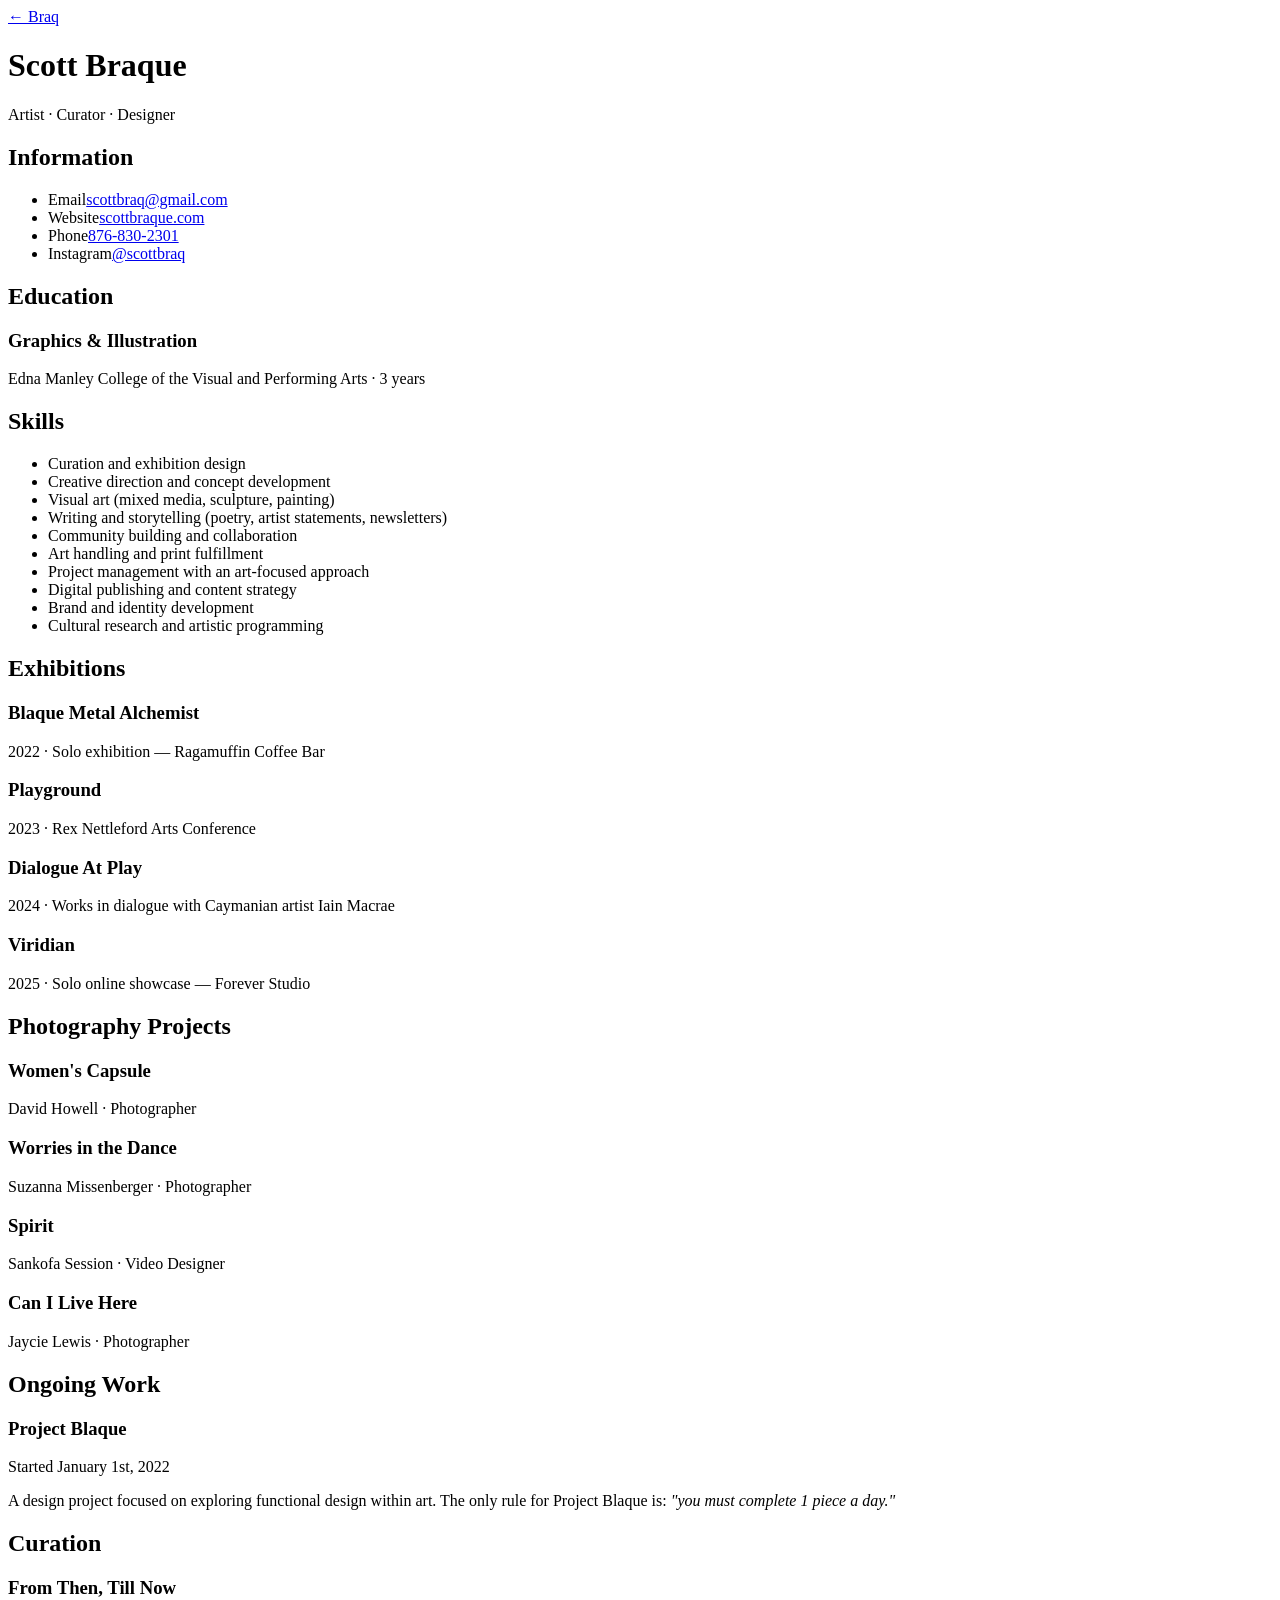
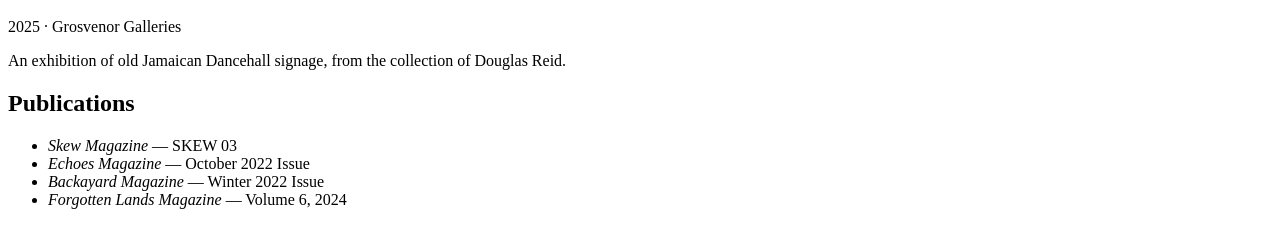
==== about.html @ b02d1162 "Add files via upload" ====
<!DOCTYPE html>
<html lang="en">
<head>
  <meta charset="UTF-8" />
  <meta name="viewport" content="width=device-width, initial-scale=1.0" />
  <title>About — Scott Braque</title>

  <link rel="preconnect" href="https://fonts.googleapis.com">
  <link rel="preconnect" href="https://fonts.gstatic.com" crossorigin>
  <link href="https://fonts.googleapis.com/css2?family=Inter:wght@400;500;700;900&display=swap" rel="stylesheet">

  <link rel="stylesheet" href="css/styles.css" />
  <link rel="stylesheet" href="css/about.css" />
</head>
<body class="about-page">

  <!-- Back link -->
  <a href="index.html" class="back-link">← Braq</a>

  <main class="cv">

    <!-- Header -->
    <header class="cv-header">
      <h1 class="cv-name">Scott Braque</h1>
      <p class="cv-tagline">Artist · Curator · Designer</p>
    </header>

    <!-- Contact / Info -->
    <section class="cv-section">
      <h2 class="cv-heading">Information</h2>
      <ul class="cv-info">
        <li><span>Email</span><a href="mailto:scottbraq@gmail.com">scottbraq@gmail.com</a></li>
        <li><span>Website</span><a href="https://scottbraque.com">scottbraque.com</a></li>
        <li><span>Phone</span><a href="tel:8768302301">876-830-2301</a></li>
        <li><span>Instagram</span><a href="https://instagram.com/scottbraq">@scottbraq</a></li>
      </ul>
    </section>

    <!-- Education -->
    <section class="cv-section">
      <h2 class="cv-heading">Education</h2>
      <div class="cv-entry">
        <h3>Graphics &amp; Illustration</h3>
        <p class="cv-meta">Edna Manley College of the Visual and Performing Arts · 3 years</p>
      </div>
    </section>

    <!-- Skills -->
    <section class="cv-section">
      <h2 class="cv-heading">Skills</h2>
      <ul class="cv-list">
        <li>Curation and exhibition design</li>
        <li>Creative direction and concept development</li>
        <li>Visual art (mixed media, sculpture, painting)</li>
        <li>Writing and storytelling (poetry, artist statements, newsletters)</li>
        <li>Community building and collaboration</li>
        <li>Art handling and print fulfillment</li>
        <li>Project management with an art-focused approach</li>
        <li>Digital publishing and content strategy</li>
        <li>Brand and identity development</li>
        <li>Cultural research and artistic programming</li>
      </ul>
    </section>

    <!-- Exhibitions -->
    <section class="cv-section">
      <h2 class="cv-heading">Exhibitions</h2>

      <div class="cv-entry">
        <h3>Blaque Metal Alchemist</h3>
        <p class="cv-meta">2022 · Solo exhibition — Ragamuffin Coffee Bar</p>
      </div>

      <div class="cv-entry">
        <h3>Playground</h3>
        <p class="cv-meta">2023 · Rex Nettleford Arts Conference</p>
      </div>

      <div class="cv-entry">
        <h3>Dialogue At Play</h3>
        <p class="cv-meta">2024 · Works in dialogue with Caymanian artist Iain Macrae</p>
      </div>

      <div class="cv-entry">
        <h3>Viridian</h3>
        <p class="cv-meta">2025 · Solo online showcase — Forever Studio</p>
      </div>
    </section>

    <!-- Photography Projects -->
    <section class="cv-section">
      <h2 class="cv-heading">Photography Projects</h2>

      <div class="cv-entry">
        <h3>Women's Capsule</h3>
        <p class="cv-meta">David Howell · Photographer</p>
      </div>

      <div class="cv-entry">
        <h3>Worries in the Dance</h3>
        <p class="cv-meta">Suzanna Missenberger · Photographer</p>
      </div>

      <div class="cv-entry">
        <h3>Spirit</h3>
        <p class="cv-meta">Sankofa Session · Video Designer</p>
      </div>

      <div class="cv-entry">
        <h3>Can I Live Here</h3>
        <p class="cv-meta">Jaycie Lewis · Photographer</p>
      </div>
    </section>

    <!-- Ongoing Work -->
    <section class="cv-section">
      <h2 class="cv-heading">Ongoing Work</h2>
      <div class="cv-entry">
        <h3>Project Blaque</h3>
        <p class="cv-meta">Started January 1st, 2022</p>
        <p class="cv-body">
          A design project focused on exploring functional design within art.
          The only rule for Project Blaque is: <em>"you must complete 1 piece a day."</em>
        </p>
      </div>
    </section>

    <!-- Curation -->
    <section class="cv-section">
      <h2 class="cv-heading">Curation</h2>
      <div class="cv-entry">
        <h3>From Then, Till Now</h3>
        <p class="cv-meta">2025 · Grosvenor Galleries</p>
        <p class="cv-body">
          An exhibition of old Jamaican Dancehall signage, from the collection of Douglas Reid.
        </p>
      </div>
    </section>

    <!-- Publications -->
    <section class="cv-section">
      <h2 class="cv-heading">Publications</h2>
      <ul class="cv-list">
        <li><em>Skew Magazine</em> — SKEW 03</li>
        <li><em>Echoes Magazine</em> — October 2022 Issue</li>
        <li><em>Backayard Magazine</em> — Winter 2022 Issue</li>
        <li><em>Forgotten Lands Magazine</em> — Volume 6, 2024</li>
      </ul>
    </section>

  </main>

</body>
</html>
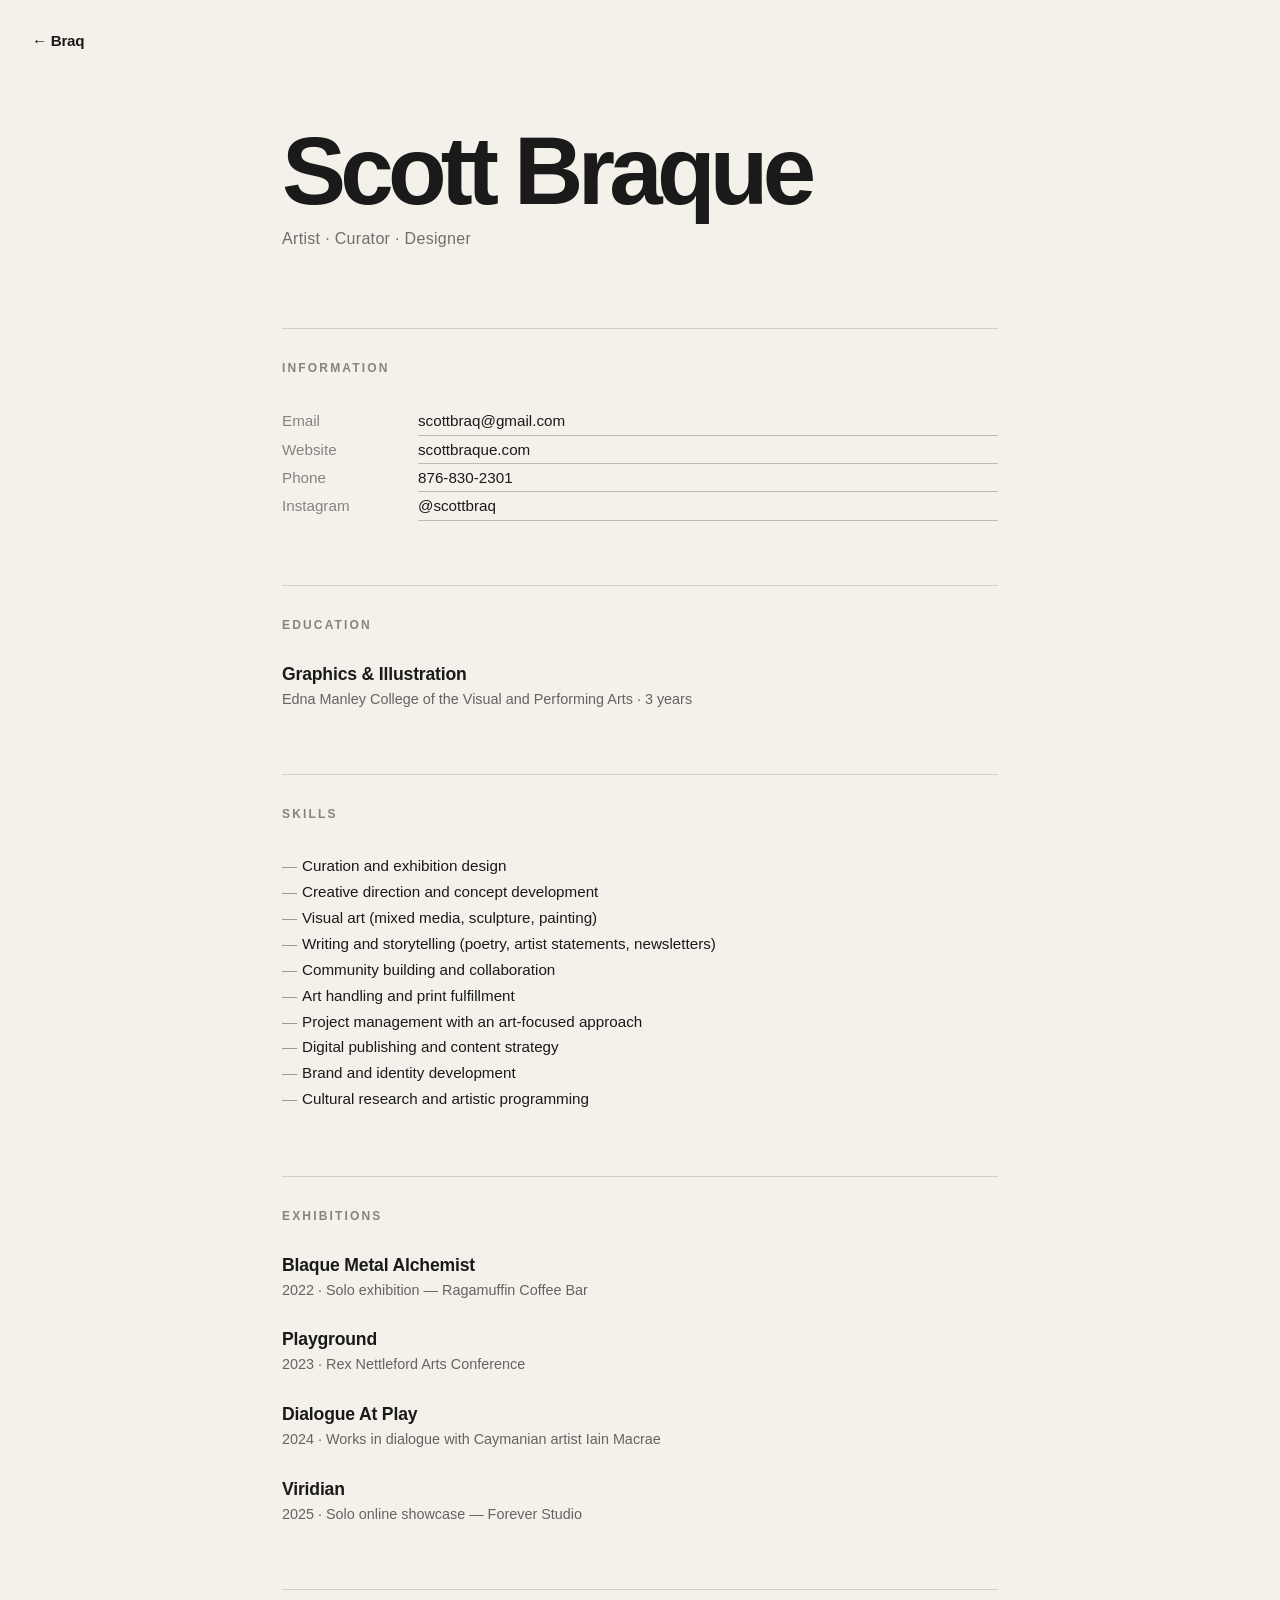
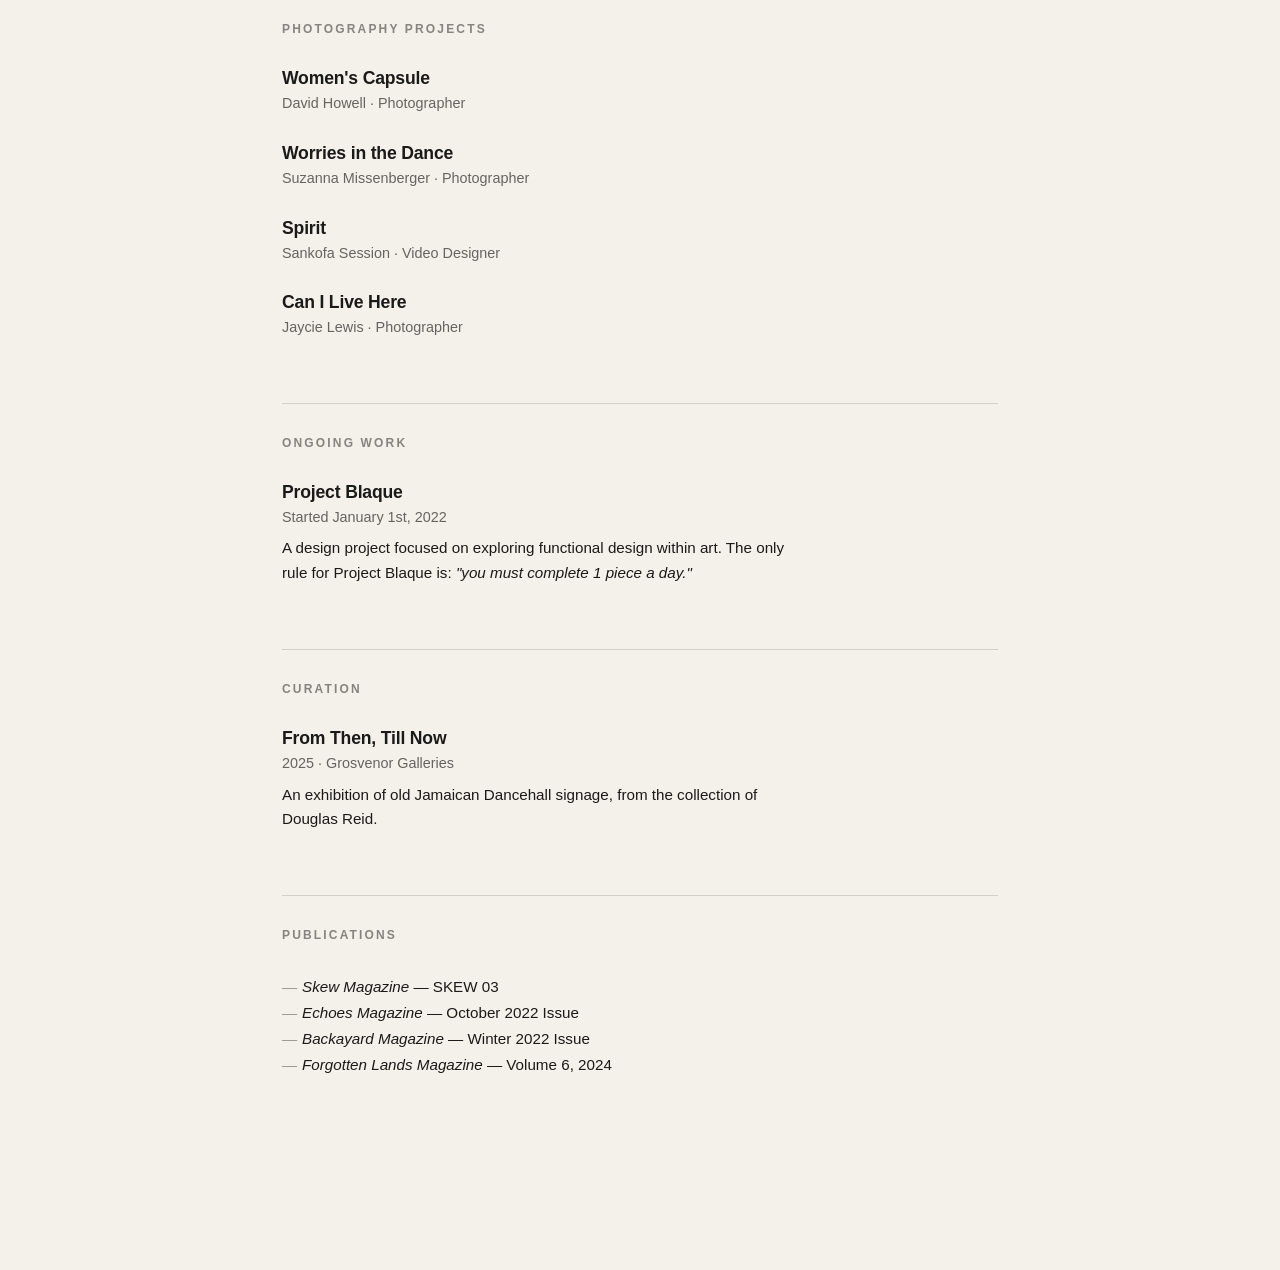
==== commit aac77fff: "Update about.html" ====
--- a/about.html
+++ b/about.html
@@ -9,8 +9,8 @@
   <link rel="preconnect" href="https://fonts.gstatic.com" crossorigin>
   <link href="https://fonts.googleapis.com/css2?family=Inter:wght@400;500;700;900&display=swap" rel="stylesheet">
 
-  <link rel="stylesheet" href="css/styles.css" />
-  <link rel="stylesheet" href="css/about.css" />
+  <link rel="stylesheet" href="CSS/styles.css" />
+  <link rel="stylesheet" href="CSS/about.css" />
 </head>
 <body class="about-page">
 
@@ -151,4 +151,4 @@
   </main>
 
 </body>
-</html>+</html>
--- a/CSS/styles.css
+++ b/CSS/styles.css
@@ -0,0 +1,79 @@
+/* ---------- Reset ---------- */
+* {
+  margin: 0;
+  padding: 0;
+  box-sizing: border-box;
+}
+
+/* ---------- Page ---------- */
+html, body {
+  height: 100%;
+  width: 100%;
+}
+
+body {
+  background-color: #f4f1ea;
+  font-family: 'Inter', Arial, sans-serif;
+
+  display: flex;
+  flex-direction: column;
+  align-items: center;
+  justify-content: flex-end;
+
+  padding-bottom: 6vh;
+  padding-left: 5vw;
+  padding-right: 5vw;
+
+  overflow: hidden;
+  position: relative;
+}
+
+/* ---------- Wordmark ---------- */
+.wordmark {
+  display: flex;
+  align-items: baseline;
+
+  font-family: 'Inter', Arial, sans-serif;
+  font-weight: 900;
+
+  letter-spacing: -0.11em;
+  font-size: 41.67vw;
+  line-height: 0.85;
+  color: #1a1a1a;
+  user-select: none;
+  max-width: 100%;
+
+  /* Reduced so wordmark bottom sits back at ~220px from edge */
+  margin-bottom: 22vh;
+}
+
+/* ---------- Letters ---------- */
+.letter {
+  color: #1a1a1a;
+  text-decoration: none;
+  transition: color 0.25s ease;
+  display: inline-block;
+}
+
+/* ---------- Hover colors ---------- */
+.letter.b:hover { color: #e31f26; }
+.letter.r:hover { color: #ebd3a2; }
+.letter.a:hover { color: #8fa071; }
+.letter.q:hover { color: #a36aa5; }
+
+/* ---------- Footer ---------- */
+.footer {
+  position: absolute;
+  bottom: 2vh;
+  left: 50%;
+  transform: translateX(-50%);
+
+  font-family: 'Inter', Arial, sans-serif;
+  font-weight: 400;
+  font-size: 0.75rem;
+  letter-spacing: 0.02em;
+  color: #1a1a1a;
+  opacity: 0.7;
+
+  user-select: none;
+}
--- a/CSS/about.css
+++ b/CSS/about.css
@@ -0,0 +1,172 @@
+/* ---------- About page base ---------- */
+.about-page {
+  background-color: #f4f1ea;
+  font-family: 'Inter', Arial, sans-serif;
+  color: #1a1a1a;
+
+  /* Override the homepage's flex-center layout */
+  display: block;
+  padding: 0;
+  overflow: visible;
+  height: auto;
+}
+
+/* ---------- Back link ---------- */
+.back-link {
+  position: fixed;
+  top: 2rem;
+  left: 2rem;
+  z-index: 10;
+
+  font-weight: 700;
+  font-size: 0.95rem;
+  letter-spacing: -0.02em;
+  text-decoration: none;
+  color: #1a1a1a;
+
+  transition: color 0.25s ease;
+}
+
+.back-link:hover {
+  color: #e31f26;
+}
+
+/* ---------- CV container ---------- */
+.cv {
+  max-width: 780px;
+  margin: 0 auto;
+  padding: 8rem 2rem 8rem;
+}
+
+/* ---------- Header ---------- */
+.cv-header {
+  margin-bottom: 5rem;
+}
+
+.cv-name {
+  font-weight: 900;
+  font-size: clamp(3rem, 10vw, 6rem);
+  letter-spacing: -0.06em;
+  line-height: 0.9;
+  margin-bottom: 1rem;
+}
+
+.cv-tagline {
+  font-weight: 400;
+  font-size: 1rem;
+  opacity: 0.6;
+  letter-spacing: 0.02em;
+}
+
+/* ---------- Section ---------- */
+.cv-section {
+  margin-bottom: 4rem;
+  padding-top: 2rem;
+  border-top: 1px solid rgba(26, 26, 26, 0.15);
+}
+
+.cv-heading {
+  font-weight: 700;
+  font-size: 0.75rem;
+  letter-spacing: 0.18em;
+  text-transform: uppercase;
+  opacity: 0.5;
+  margin-bottom: 2rem;
+}
+
+/* ---------- Entries ---------- */
+.cv-entry {
+  margin-bottom: 1.75rem;
+}
+
+.cv-entry h3 {
+  font-weight: 700;
+  font-size: 1.1rem;
+  letter-spacing: -0.01em;
+  margin-bottom: 0.25rem;
+}
+
+.cv-meta {
+  font-weight: 400;
+  font-size: 0.9rem;
+  opacity: 0.65;
+  line-height: 1.5;
+}
+
+.cv-body {
+  font-weight: 400;
+  font-size: 0.95rem;
+  line-height: 1.6;
+  margin-top: 0.5rem;
+  max-width: 60ch;
+}
+
+/* ---------- Lists ---------- */
+.cv-list {
+  list-style: none;
+  padding: 0;
+}
+
+.cv-list li {
+  font-weight: 400;
+  font-size: 0.95rem;
+  line-height: 1.7;
+  padding-left: 1.25rem;
+  position: relative;
+}
+
+.cv-list li::before {
+  content: "—";
+  position: absolute;
+  left: 0;
+  opacity: 0.4;
+}
+
+/* ---------- Info list (contact) ---------- */
+.cv-info {
+  list-style: none;
+  padding: 0;
+}
+
+.cv-info li {
+  display: grid;
+  grid-template-columns: 120px 1fr;
+  gap: 1rem;
+  font-size: 0.95rem;
+  line-height: 1.8;
+}
+
+.cv-info span {
+  font-weight: 500;
+  opacity: 0.5;
+}
+
+.cv-info a {
+  color: #1a1a1a;
+  text-decoration: none;
+  border-bottom: 1px solid rgba(26, 26, 26, 0.25);
+  transition: color 0.25s ease, border-color 0.25s ease;
+}
+
+.cv-info a:hover {
+  color: #e31f26;
+  border-color: #e31f26;
+}
+
+/* ---------- Mobile ---------- */
+@media (max-width: 600px) {
+  .cv {
+    padding: 6rem 1.5rem 4rem;
+  }
+
+  .cv-info li {
+    grid-template-columns: 1fr;
+    gap: 0.15rem;
+    margin-bottom: 0.75rem;
+  }
+
+  .back-link {
+    top: 1.25rem;
+    left: 1.25rem;
+  }
+}
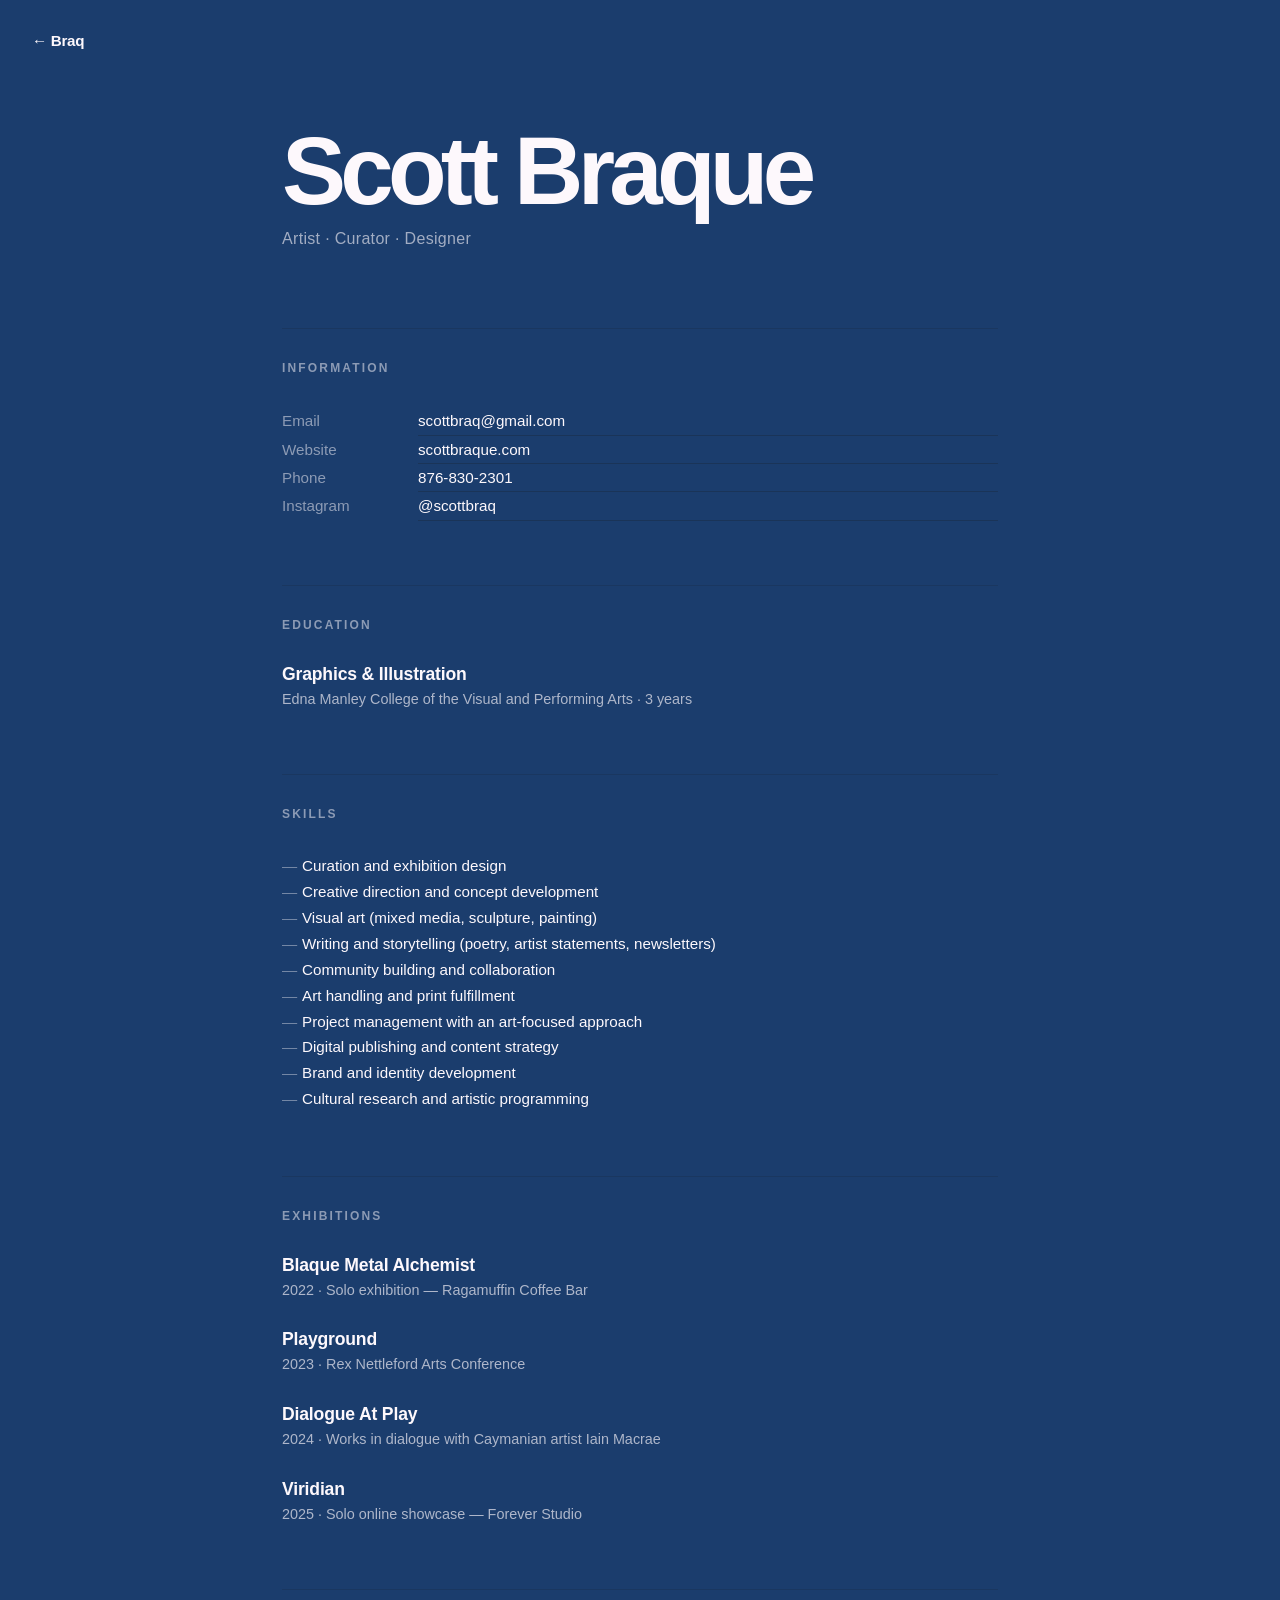
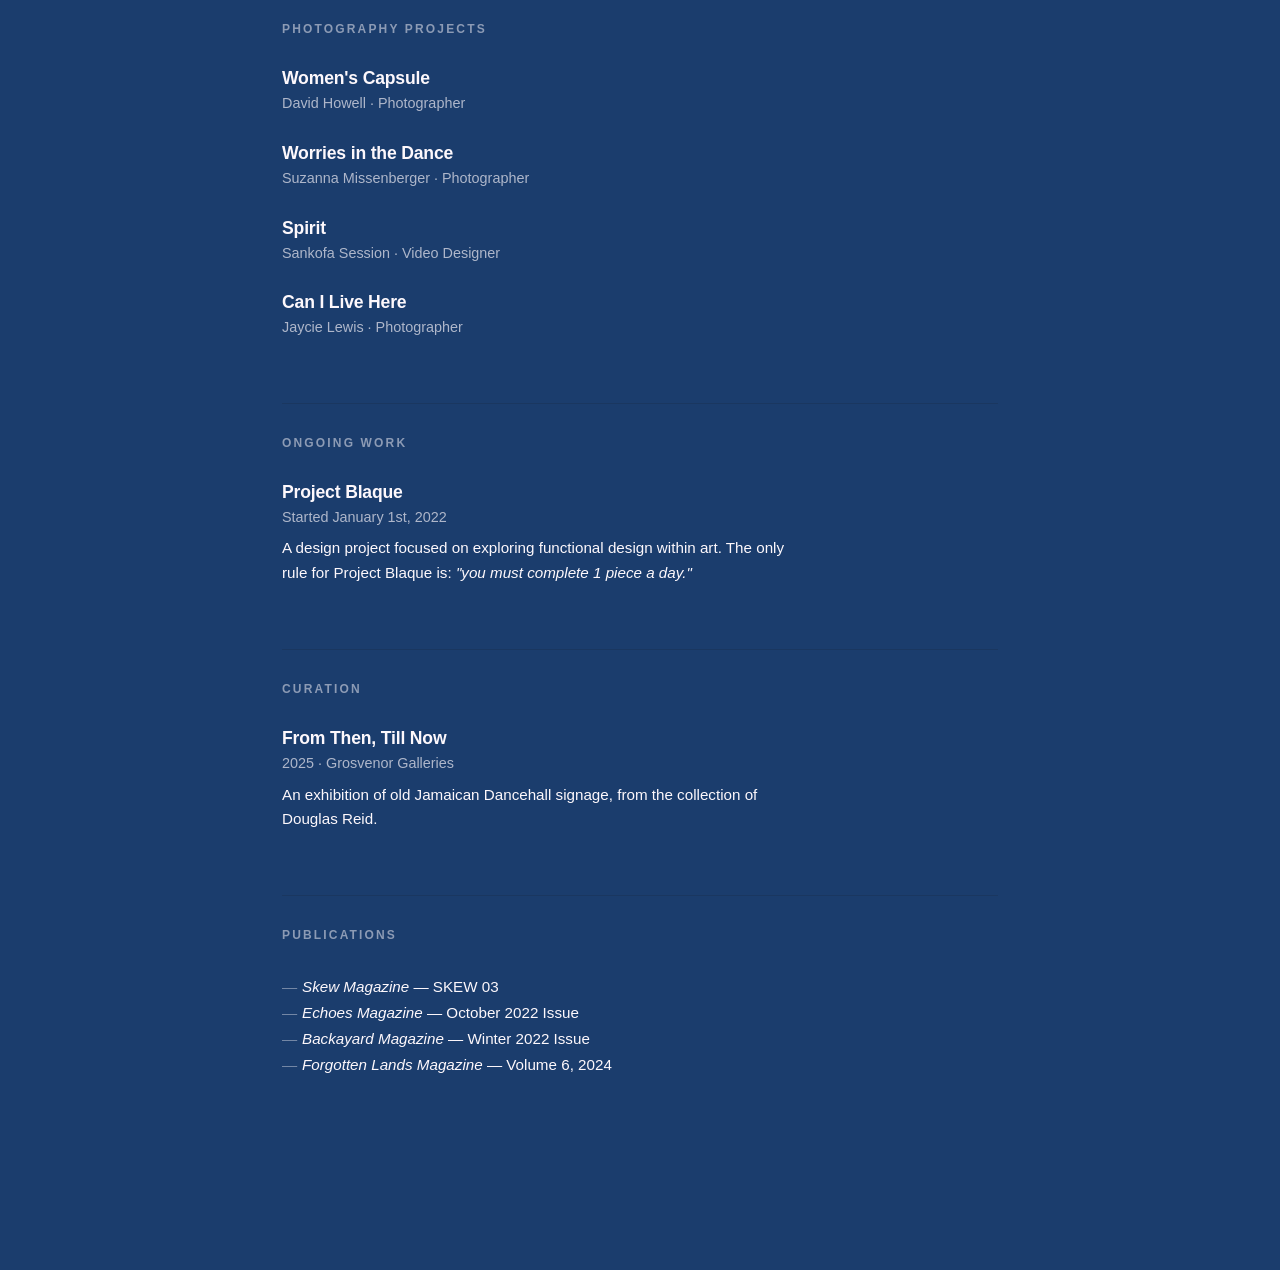
==== commit a83bf61f: "Update about.html" ====
--- a/about.html
+++ b/about.html
@@ -9,6 +9,7 @@
   <link rel="preconnect" href="https://fonts.gstatic.com" crossorigin>
   <link href="https://fonts.googleapis.com/css2?family=Inter:wght@400;500;700;900&display=swap" rel="stylesheet">
 
+  <link rel="icon" type="image/png" href="favicon.png">
   <link rel="stylesheet" href="CSS/styles.css" />
   <link rel="stylesheet" href="CSS/about.css" />
 </head>
--- a/CSS/styles.css
+++ b/CSS/styles.css
@@ -12,7 +12,7 @@
 }
 
 body {
-  background-color: #f4f1ea;
+  background-color: #1B3D6D;
   font-family: 'Inter', Arial, sans-serif;
 
   display: flex;
@@ -39,7 +39,7 @@
   letter-spacing: -0.11em;
   font-size: 41.67vw;
   line-height: 0.85;
-  color: #1a1a1a;
+  color: #FDF8FC;
   user-select: none;
   max-width: 100%;
 
@@ -49,7 +49,7 @@
 
 /* ---------- Letters ---------- */
 .letter {
-  color: #1a1a1a;
+  color: #FDF8FC;
   text-decoration: none;
   transition: color 0.25s ease;
   display: inline-block;
@@ -72,8 +72,8 @@
   font-weight: 400;
   font-size: 0.75rem;
   letter-spacing: 0.02em;
-  color: #1a1a1a;
+  color: #FDF8FC;
   opacity: 0.7;
 
   user-select: none;
-}+}
--- a/CSS/about.css
+++ b/CSS/about.css
@@ -1,8 +1,8 @@
 /* ---------- About page base ---------- */
 .about-page {
-  background-color: #f4f1ea;
+  background-color: #1B3D6D;
   font-family: 'Inter', Arial, sans-serif;
-  color: #1a1a1a;
+  color: #FDF8FC;
 
   /* Override the homepage's flex-center layout */
   display: block;
@@ -22,7 +22,7 @@
   font-size: 0.95rem;
   letter-spacing: -0.02em;
   text-decoration: none;
-  color: #1a1a1a;
+  color: #FDF8FC;
 
   transition: color 0.25s ease;
 }
@@ -142,7 +142,7 @@
 }
 
 .cv-info a {
-  color: #1a1a1a;
+  color: #FDF8FC;
   text-decoration: none;
   border-bottom: 1px solid rgba(26, 26, 26, 0.25);
   transition: color 0.25s ease, border-color 0.25s ease;
@@ -169,4 +169,4 @@
     top: 1.25rem;
     left: 1.25rem;
   }
-}+}
